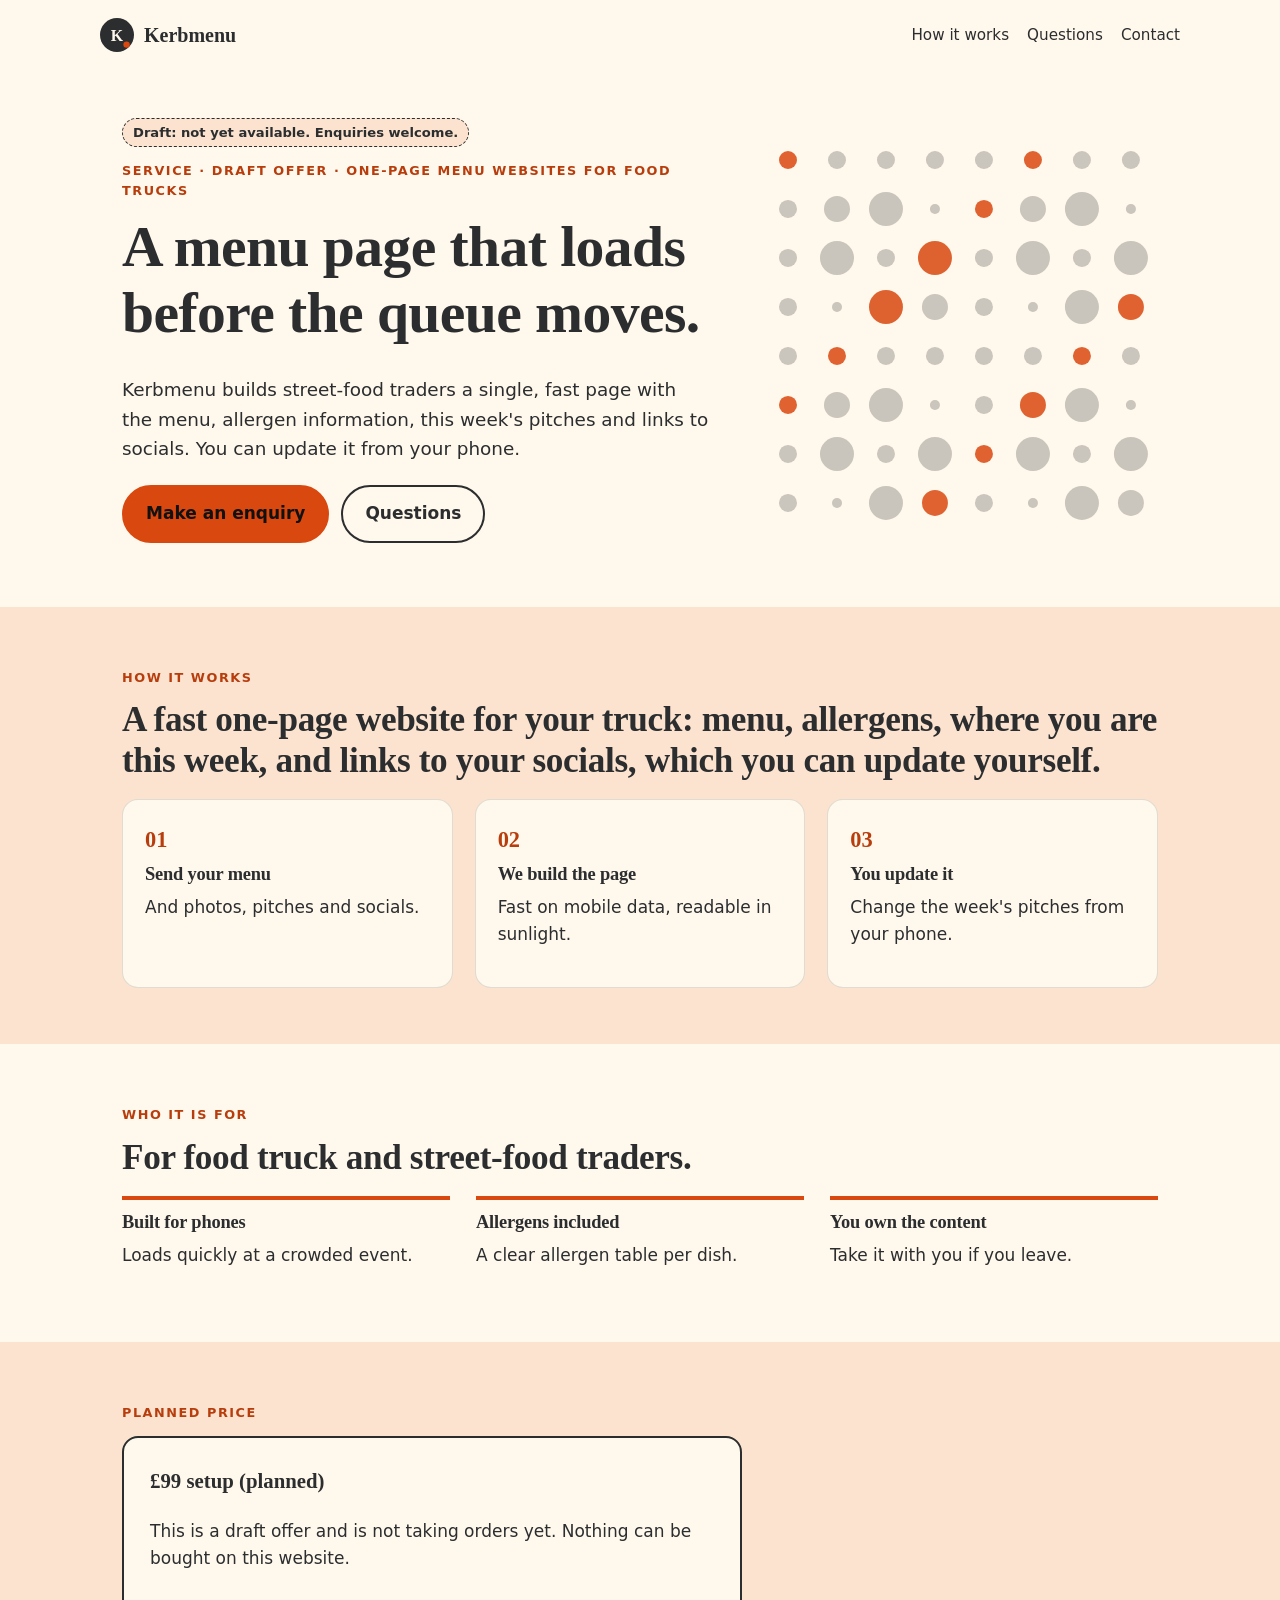
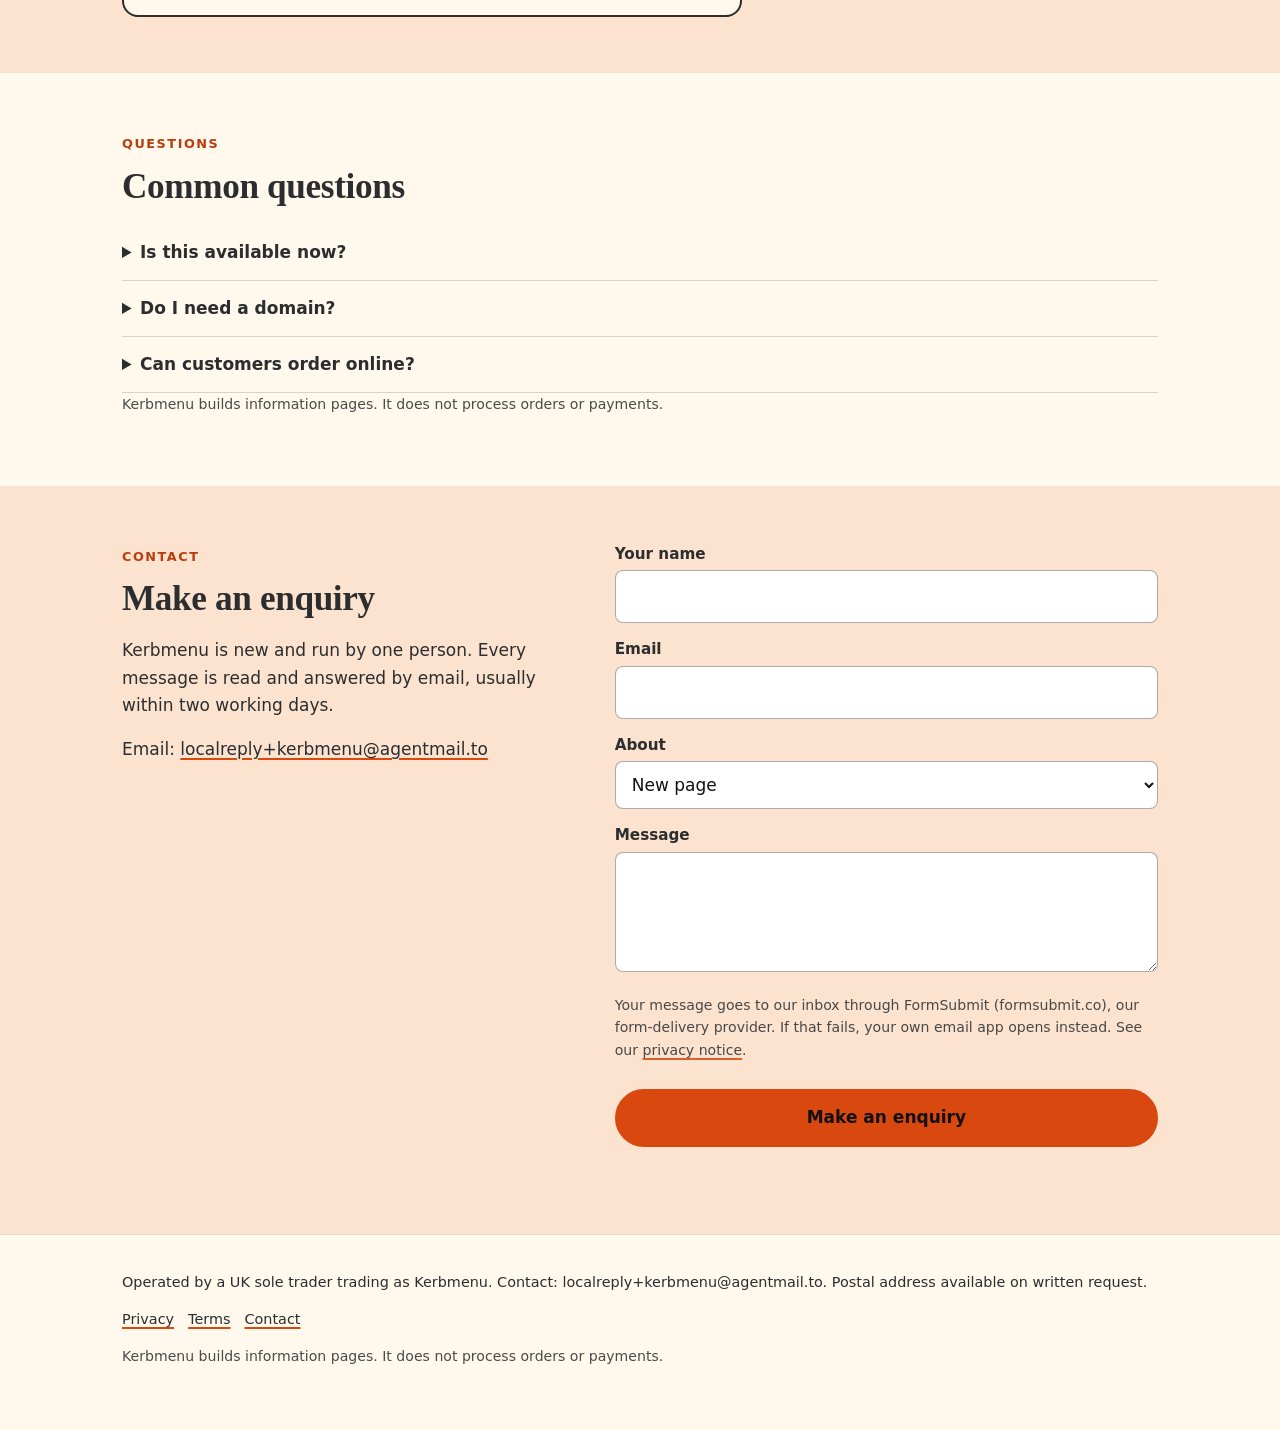
==== index.html @ da679e0d "Publish site 2026-10-19 23:43 BST" ====
<!doctype html>
<html lang="en-GB">
<head>
<meta charset="utf-8">
<meta name="viewport" content="width=device-width, initial-scale=1">
<meta http-equiv="Content-Security-Policy" content="default-src 'self'; img-src 'self' data: https://localreplyloop.goatcounter.com; style-src 'self'; script-src 'self'; font-src 'self'; connect-src 'self' https://formsubmit.co; form-action 'self'; base-uri 'self'; object-src 'none'">
<meta name="referrer" content="strict-origin-when-cross-origin">
<title>Kerbmenu: A menu page that loads before the queue moves</title>
<meta name="description" content="A fast one-page website for your truck: menu, allergens, where you are this week, and links to your socials, which you can update yourself.">
<meta name="theme-color" content="#2B2D2F">
<meta property="og:type" content="website"><meta property="og:title" content="Kerbmenu: A menu page that loads before the queue moves"><meta property="og:description" content="A fast one-page website for your truck: menu, allergens, where you are this week, and links to your socials, which you can update yourself.">
<meta property="og:image" content="https://evanturner557-del.github.io/kerbmenu/assets/og.png"><meta property="og:image:width" content="1200"><meta property="og:image:height" content="630">
<meta property="og:image:alt" content="Kerbmenu: A menu page that loads before the queue moves."><meta property="og:site_name" content="Kerbmenu"><meta property="og:locale" content="en_GB">
<meta property="og:url" content="https://evanturner557-del.github.io/kerbmenu/"><meta name="twitter:card" content="summary_large_image">
<link rel="canonical" href="https://evanturner557-del.github.io/kerbmenu/">
<link rel="icon" href="assets/favicon.svg" type="image/svg+xml">
<link rel="stylesheet" href="assets/site.css">
<script src="assets/config.js"></script>
<script src="assets/analytics.js" defer></script>
<script src="_shared/kit.js" defer></script>
</head>
<body>
<a class="skip" href="#main">Skip to content</a>
<header><div class="wrap top"><a class="brand" href="./"><svg viewBox="0 0 64 64" aria-hidden="true" width="34" height="34"><circle cx="32" cy="32" r="32" fill="#2B2D2F"/><text x="32" y="43" text-anchor="middle" font-family="Georgia, serif" font-weight="700" font-size="30" fill="#FFF8EC">K</text><circle cx="50" cy="50" r="6" fill="#D9480F"/></svg>Kerbmenu</a><nav aria-label="Primary"><a href="#how">How it works</a><a href="#faq">Questions</a><a href="#contact">Contact</a></nav></div></header><section class="hero"><div class="wrap"><div><span class="draft">Draft: not yet available. Enquiries welcome.</span><br><span class="eyebrow">Service · draft offer · One-page menu websites for food trucks</span><h1>A menu page that loads before the queue moves.</h1><p class="lede">Kerbmenu builds street-food traders a single, fast page with the menu, allergen information, this week&#x27;s pitches and links to socials. You can update it from your phone.</p><div class="ctas"><a class="btn" href="#contact" data-cta="hero">Make an enquiry</a><a class="btn ghost" href="#faq" data-cta="hero-secondary">Questions</a></div></div><div class="art"><svg viewBox="0 0 400 400" role="img" aria-label="Decorative pattern" class="motif" preserveAspectRatio="xMidYMid slice"><circle cx="30" cy="30" r="9" fill="#D9480F" fill-opacity="0.85"/><circle cx="30" cy="79" r="9" fill="#2B2D2F" fill-opacity="0.25"/><circle cx="30" cy="128" r="9" fill="#2B2D2F" fill-opacity="0.25"/><circle cx="30" cy="177" r="9" fill="#2B2D2F" fill-opacity="0.25"/><circle cx="30" cy="226" r="9" fill="#2B2D2F" fill-opacity="0.25"/><circle cx="30" cy="275" r="9" fill="#D9480F" fill-opacity="0.85"/><circle cx="30" cy="324" r="9" fill="#2B2D2F" fill-opacity="0.25"/><circle cx="30" cy="373" r="9" fill="#2B2D2F" fill-opacity="0.25"/><circle cx="79" cy="30" r="9" fill="#2B2D2F" fill-opacity="0.25"/><circle cx="79" cy="79" r="13" fill="#2B2D2F" fill-opacity="0.25"/><circle cx="79" cy="128" r="17" fill="#2B2D2F" fill-opacity="0.25"/><circle cx="79" cy="177" r="5" fill="#2B2D2F" fill-opacity="0.25"/><circle cx="79" cy="226" r="9" fill="#D9480F" fill-opacity="0.85"/><circle cx="79" cy="275" r="13" fill="#2B2D2F" fill-opacity="0.25"/><circle cx="79" cy="324" r="17" fill="#2B2D2F" fill-opacity="0.25"/><circle cx="79" cy="373" r="5" fill="#2B2D2F" fill-opacity="0.25"/><circle cx="128" cy="30" r="9" fill="#2B2D2F" fill-opacity="0.25"/><circle cx="128" cy="79" r="17" fill="#2B2D2F" fill-opacity="0.25"/><circle cx="128" cy="128" r="9" fill="#2B2D2F" fill-opacity="0.25"/><circle cx="128" cy="177" r="17" fill="#D9480F" fill-opacity="0.85"/><circle cx="128" cy="226" r="9" fill="#2B2D2F" fill-opacity="0.25"/><circle cx="128" cy="275" r="17" fill="#2B2D2F" fill-opacity="0.25"/><circle cx="128" cy="324" r="9" fill="#2B2D2F" fill-opacity="0.25"/><circle cx="128" cy="373" r="17" fill="#2B2D2F" fill-opacity="0.25"/><circle cx="177" cy="30" r="9" fill="#2B2D2F" fill-opacity="0.25"/><circle cx="177" cy="79" r="5" fill="#2B2D2F" fill-opacity="0.25"/><circle cx="177" cy="128" r="17" fill="#D9480F" fill-opacity="0.85"/><circle cx="177" cy="177" r="13" fill="#2B2D2F" fill-opacity="0.25"/><circle cx="177" cy="226" r="9" fill="#2B2D2F" fill-opacity="0.25"/><circle cx="177" cy="275" r="5" fill="#2B2D2F" fill-opacity="0.25"/><circle cx="177" cy="324" r="17" fill="#2B2D2F" fill-opacity="0.25"/><circle cx="177" cy="373" r="13" fill="#D9480F" fill-opacity="0.85"/><circle cx="226" cy="30" r="9" fill="#2B2D2F" fill-opacity="0.25"/><circle cx="226" cy="79" r="9" fill="#D9480F" fill-opacity="0.85"/><circle cx="226" cy="128" r="9" fill="#2B2D2F" fill-opacity="0.25"/><circle cx="226" cy="177" r="9" fill="#2B2D2F" fill-opacity="0.25"/><circle cx="226" cy="226" r="9" fill="#2B2D2F" fill-opacity="0.25"/><circle cx="226" cy="275" r="9" fill="#2B2D2F" fill-opacity="0.25"/><circle cx="226" cy="324" r="9" fill="#D9480F" fill-opacity="0.85"/><circle cx="226" cy="373" r="9" fill="#2B2D2F" fill-opacity="0.25"/><circle cx="275" cy="30" r="9" fill="#D9480F" fill-opacity="0.85"/><circle cx="275" cy="79" r="13" fill="#2B2D2F" fill-opacity="0.25"/><circle cx="275" cy="128" r="17" fill="#2B2D2F" fill-opacity="0.25"/><circle cx="275" cy="177" r="5" fill="#2B2D2F" fill-opacity="0.25"/><circle cx="275" cy="226" r="9" fill="#2B2D2F" fill-opacity="0.25"/><circle cx="275" cy="275" r="13" fill="#D9480F" fill-opacity="0.85"/><circle cx="275" cy="324" r="17" fill="#2B2D2F" fill-opacity="0.25"/><circle cx="275" cy="373" r="5" fill="#2B2D2F" fill-opacity="0.25"/><circle cx="324" cy="30" r="9" fill="#2B2D2F" fill-opacity="0.25"/><circle cx="324" cy="79" r="17" fill="#2B2D2F" fill-opacity="0.25"/><circle cx="324" cy="128" r="9" fill="#2B2D2F" fill-opacity="0.25"/><circle cx="324" cy="177" r="17" fill="#2B2D2F" fill-opacity="0.25"/><circle cx="324" cy="226" r="9" fill="#D9480F" fill-opacity="0.85"/><circle cx="324" cy="275" r="17" fill="#2B2D2F" fill-opacity="0.25"/><circle cx="324" cy="324" r="9" fill="#2B2D2F" fill-opacity="0.25"/><circle cx="324" cy="373" r="17" fill="#2B2D2F" fill-opacity="0.25"/><circle cx="373" cy="30" r="9" fill="#2B2D2F" fill-opacity="0.25"/><circle cx="373" cy="79" r="5" fill="#2B2D2F" fill-opacity="0.25"/><circle cx="373" cy="128" r="17" fill="#2B2D2F" fill-opacity="0.25"/><circle cx="373" cy="177" r="13" fill="#D9480F" fill-opacity="0.85"/><circle cx="373" cy="226" r="9" fill="#2B2D2F" fill-opacity="0.25"/><circle cx="373" cy="275" r="5" fill="#2B2D2F" fill-opacity="0.25"/><circle cx="373" cy="324" r="17" fill="#2B2D2F" fill-opacity="0.25"/><circle cx="373" cy="373" r="13" fill="#2B2D2F" fill-opacity="0.25"/></svg></div></div></section>
<main id="main">
<section class="tint" id="how"><div class="wrap"><span class="eyebrow">How it works</span><h2>A fast one-page website for your truck: menu, allergens, where you are this week, and links to your socials, which you can update yourself.</h2><div class="steps"><div class="step"><h3>Send your menu</h3><p>And photos, pitches and socials.</p></div><div class="step"><h3>We build the page</h3><p>Fast on mobile data, readable in sunlight.</p></div><div class="step"><h3>You update it</h3><p>Change the week&#x27;s pitches from your phone.</p></div></div></div></section>
<section><div class="wrap"><span class="eyebrow">Who it is for</span><h2>For food truck and street-food traders.</h2><div class="points"><div class="point"><h3>Built for phones</h3><p>Loads quickly at a crowded event.</p></div><div class="point"><h3>Allergens included</h3><p>A clear allergen table per dish.</p></div><div class="point"><h3>You own the content</h3><p>Take it with you if you leave.</p></div></div></div></section>
<section class="tint" id="price"><div class="wrap"><span class="eyebrow">Planned price</span><div class="pricebox"><p class="price">£99 setup (planned)</p><p>This is a draft offer and is not taking orders yet. Nothing can be bought on this website.</p></div></div></section>
<section id="faq"><div class="wrap"><span class="eyebrow">Questions</span><h2>Common questions</h2><details><summary>Is this available now?</summary><p>It&#x27;s a draft offer. Enquire and we&#x27;ll reply about timing.</p></details><details><summary>Do I need a domain?</summary><p>Not to start. You can add one later.</p></details><details><summary>Can customers order online?</summary><p>Not with this. Menu and info only.</p></details><p class="fine" style="margin-top:18px">Kerbmenu builds information pages. It does not process orders or payments.</p></div></section>
<section class="tint" id="contact"><div class="wrap contact-grid"><div><span class="eyebrow">Contact</span><h2>Make an enquiry</h2><p>Kerbmenu is new and run by one person. Every message is read and answered by email, usually within two working days.</p><p>Email: <a href="mailto:localreply+kerbmenu@agentmail.to">localreply+kerbmenu@agentmail.to</a></p></div><form class="form" data-contact data-formsubmit="localreply+kerbmenu@agentmail.to" data-email="localreply+kerbmenu@agentmail.to" data-subject="Kerbmenu enquiry" novalidate>
<div><label for="f-name">Your name</label><input id="f-name" name="name" autocomplete="name" required></div>
<div><label for="f-email">Email</label><input id="f-email" name="email" type="email" autocomplete="email" required></div>
<div><label for="f-plan">About</label><select id="f-plan" name="plan"><option value="New page">New page</option><option value="Replace an old site">Replace an old site</option><option value="A question">A question</option></select></div>
<div><label for="f-message">Message</label><textarea id="f-message" name="message"></textarea></div>
<p class="hint">Your message goes to our inbox through FormSubmit (formsubmit.co), our form-delivery provider. If that fails, your own email app opens instead. See our <a href="privacy.html">privacy notice</a>.</p>
<button class="btn" type="submit">Make an enquiry</button>
<p class="form-status" role="status" aria-live="polite"></p>
</form></div></section>
</main><footer><div class="wrap"><p>Operated by a UK sole trader trading as Kerbmenu. Contact: localreply+kerbmenu@agentmail.to. Postal address available on written request.</p>
<p><a href="privacy.html">Privacy</a><a href="terms.html">Terms</a><a href="./#contact">Contact</a></p>
<p class="fine">Kerbmenu builds information pages. It does not process orders or payments.</p></div></footer>
</body></html>
---- assets/site.css ----
:root{--ink:#2B2D2F;--paper:#FFF8EC;--acc:#D9480F;--acc-text:#B83D0D;--on-acc:#111111;--soft:#FBE3CF;--on-ink:#FFF8EC;--r:16px;--br:999px;--head:Georgia, 'Times New Roman', serif;--body:system-ui, -apple-system, 'Segoe UI', Roboto, sans-serif}
*,*::before,*::after{box-sizing:border-box}html{scroll-behavior:smooth}@media (prefers-reduced-motion:reduce){html{scroll-behavior:auto}*{transition:none!important}}
body{margin:0;font-family:var(--body);color:var(--ink);background:var(--paper);line-height:1.6;font-size:17px;-webkit-font-smoothing:antialiased}
h1,h2,h3{font-family:var(--head);line-height:1.15;margin:0 0 .5em;letter-spacing:-.01em}h1{font-size:clamp(2.1rem,5vw,3.6rem)}h2{font-size:clamp(1.5rem,3vw,2.2rem)}h3{font-size:1.15rem}
p{margin:0 0 1em}a{color:var(--ink);text-decoration-color:var(--acc);text-underline-offset:3px;text-decoration-thickness:2px}
.wrap{max-width:1080px;margin:0 auto;padding:0 22px}.skip{position:absolute;left:-999px}.skip:focus{left:12px;top:12px;background:var(--ink);color:var(--on-ink);padding:8px 12px;z-index:9}
:focus-visible{outline:3px solid var(--acc);outline-offset:2px}
.top{display:flex;align-items:center;justify-content:space-between;padding:18px 0;gap:16px}.brand{display:flex;align-items:center;gap:10px;font-family:var(--head);font-weight:700;font-size:1.25rem;text-decoration:none}
.top nav a{margin-left:18px;font-size:.95rem;text-decoration:none}.top nav a:hover{text-decoration:underline}
.btn{display:inline-block;background:var(--acc);color:var(--on-acc);padding:13px 22px;border-radius:var(--br);font-weight:600;text-decoration:none;border:2px solid var(--acc);cursor:pointer;font:inherit;font-weight:600}
.btn:hover{filter:brightness(.94)}.btn.ghost{background:transparent;color:var(--ink);border-color:var(--ink)}
.eyebrow{display:inline-block;font-size:.8rem;letter-spacing:.12em;text-transform:uppercase;font-weight:600;color:var(--acc-text);margin-bottom:12px}
.hero{padding:48px 0 64px}.hero .lede{font-size:1.15rem;max-width:40em}.ctas{display:flex;gap:12px;flex-wrap:wrap;margin-top:22px}
.motif{width:100%;height:auto;max-width:420px;display:block}
.draft{display:inline-block;background:var(--soft);border:1px dashed var(--ink);padding:3px 10px;border-radius:999px;font-size:.82rem;font-weight:600;margin-bottom:14px}
section{padding:56px 0}.tint{background:var(--soft)}
.steps{display:grid;grid-template-columns:repeat(auto-fit,minmax(220px,1fr));gap:22px;counter-reset:s}
.step{padding:22px;border-radius:var(--r);background:var(--paper);border:1px solid color-mix(in srgb,var(--ink) 14%,transparent)}
.step::before{counter-increment:s;content:"0" counter(s);font-family:var(--head);font-weight:700;color:var(--acc-text);display:block;font-size:1.4rem;margin-bottom:6px}
.points{display:grid;grid-template-columns:repeat(auto-fit,minmax(240px,1fr));gap:26px}.point h3{border-top:4px solid var(--acc);padding-top:12px}
.price{font-family:var(--head);font-size:1.3rem;font-weight:700}.pricebox{border:2px solid var(--ink);border-radius:var(--r);padding:26px;max-width:620px;background:var(--paper)}
details{border-bottom:1px solid color-mix(in srgb,var(--ink) 18%,transparent);padding:14px 0}summary{cursor:pointer;font-weight:600}details p{margin-top:10px}
.form{display:grid;gap:14px;max-width:620px}.form label{font-weight:600;font-size:.95rem;display:block;margin-bottom:4px}
.form input,.form textarea,.form select{width:100%;padding:12px;border:1.5px solid color-mix(in srgb,var(--ink) 40%,transparent);border-radius:calc(var(--r)/2);font:inherit;background:#fff;color:#111}
.form textarea{min-height:120px}.hint,.fine{font-size:.88rem;opacity:.85}.form-status{font-weight:600}
.contact-grid{display:grid;grid-template-columns:1fr 1.2fr;gap:40px}@media(max-width:800px){.contact-grid{grid-template-columns:1fr}.top nav{display:none}}
footer{padding:36px 0 48px;font-size:.9rem;border-top:1px solid color-mix(in srgb,var(--ink) 15%,transparent)}footer a{margin-right:14px}
.tool{background:var(--paper);border:2px solid var(--ink);border-radius:var(--r);padding:26px;max-width:640px}.tool .row{display:grid;grid-template-columns:1fr 140px;gap:12px;align-items:center;margin-bottom:10px}
.tool input[type=number]{padding:10px;border:1.5px solid var(--ink);border-radius:8px;font:inherit;width:100%}.result{margin-top:16px;padding:16px;background:var(--soft);border-radius:calc(var(--r)/2);min-height:3em}
.check h3{margin-top:18px}.check label{display:flex;gap:10px;align-items:flex-start;padding:6px 0}.check input{width:20px;height:20px;accent-color:var(--acc)}
.legal{max-width:760px}.legal h2{font-size:1.3rem;margin-top:1.6em}
.hero .wrap{display:grid;grid-template-columns:1.25fr .85fr;gap:48px;align-items:center}@media(max-width:800px){.hero .wrap{grid-template-columns:1fr}.hero .art{max-width:280px}}
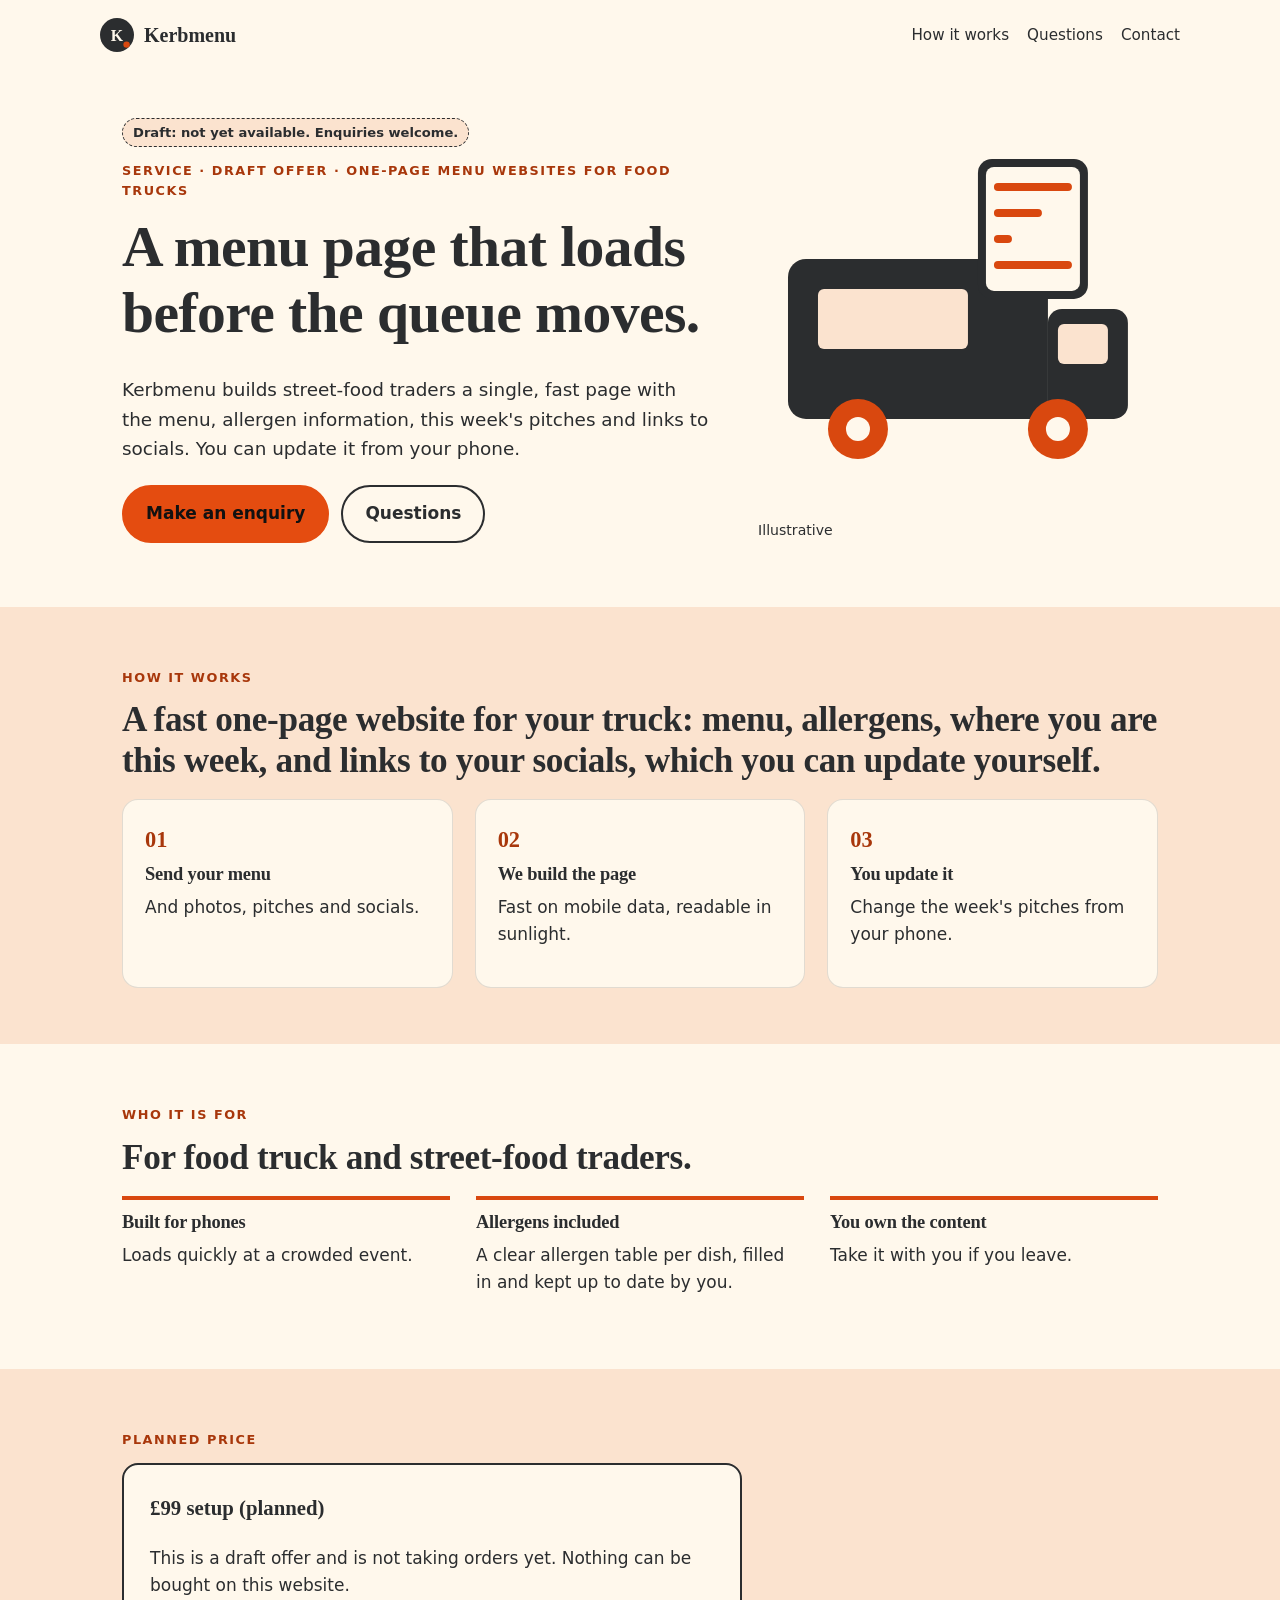
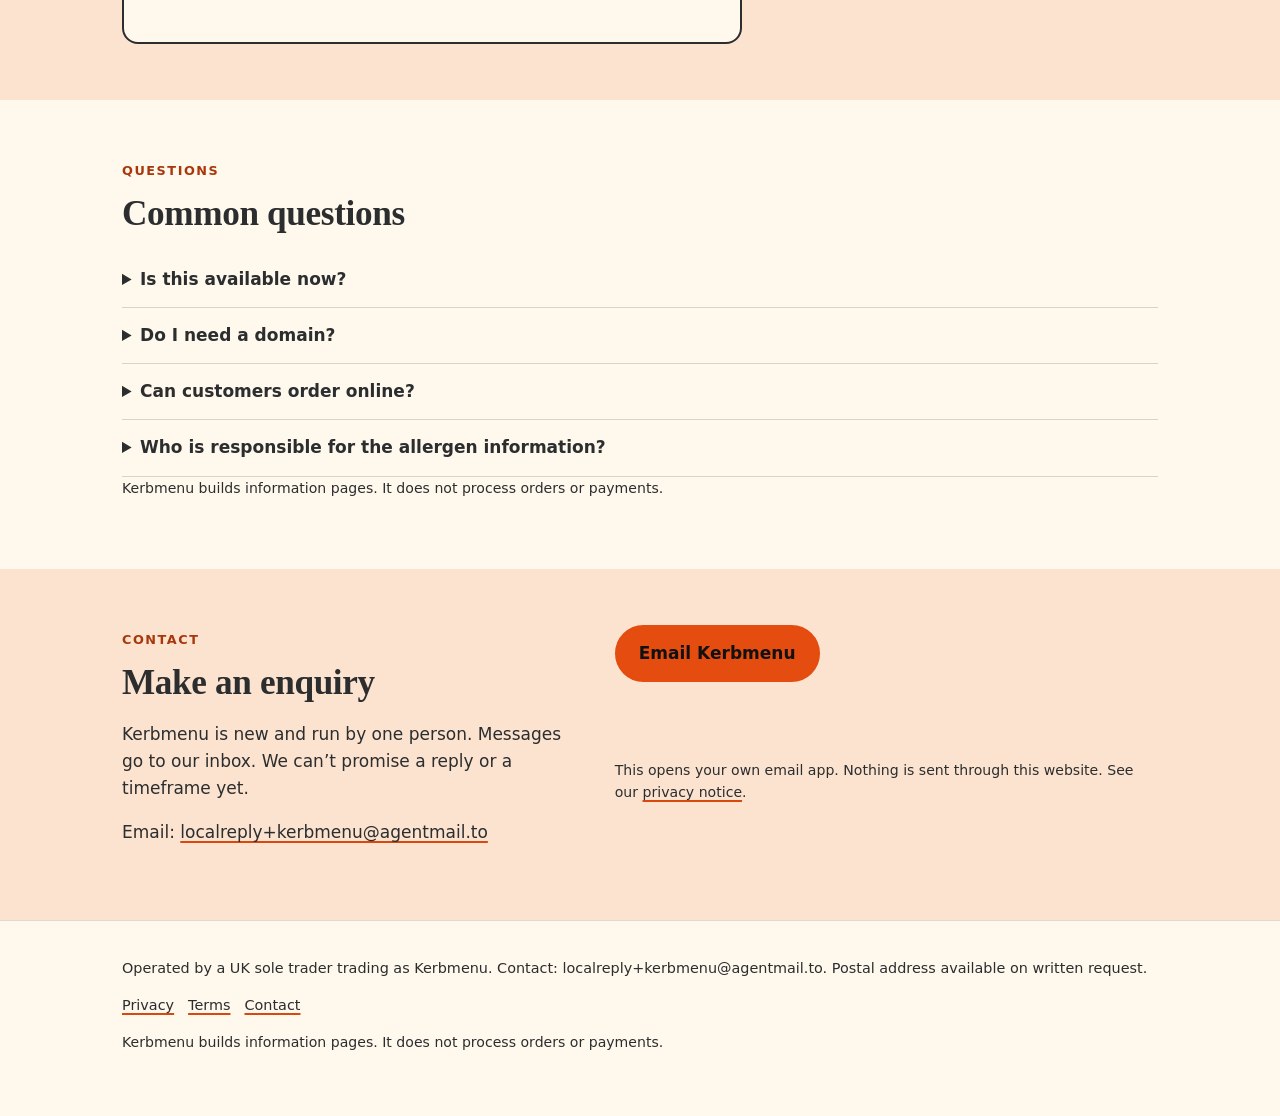
==== commit 1687a5c0: "Publish site 2026-10-21 08:27 BST" ====
--- a/index.html
+++ b/index.html
@@ -3,7 +3,7 @@
 <head>
 <meta charset="utf-8">
 <meta name="viewport" content="width=device-width, initial-scale=1">
-<meta http-equiv="Content-Security-Policy" content="default-src 'self'; img-src 'self' data: https://localreplyloop.goatcounter.com; style-src 'self'; script-src 'self'; font-src 'self'; connect-src 'self' https://formsubmit.co; form-action 'self'; base-uri 'self'; object-src 'none'">
+<meta http-equiv="Content-Security-Policy" content="default-src 'self'; img-src 'self' data: https://localreplyloop.goatcounter.com; style-src 'self'; script-src 'self'; font-src 'self'; connect-src 'self'; form-action 'self'; base-uri 'self'; object-src 'none'">
 <meta name="referrer" content="strict-origin-when-cross-origin">
 <title>Kerbmenu: A menu page that loads before the queue moves</title>
 <meta name="description" content="A fast one-page website for your truck: menu, allergens, where you are this week, and links to your socials, which you can update yourself.">
@@ -21,21 +21,14 @@
 </head>
 <body>
 <a class="skip" href="#main">Skip to content</a>
-<header><div class="wrap top"><a class="brand" href="./"><svg viewBox="0 0 64 64" aria-hidden="true" width="34" height="34"><circle cx="32" cy="32" r="32" fill="#2B2D2F"/><text x="32" y="43" text-anchor="middle" font-family="Georgia, serif" font-weight="700" font-size="30" fill="#FFF8EC">K</text><circle cx="50" cy="50" r="6" fill="#D9480F"/></svg>Kerbmenu</a><nav aria-label="Primary"><a href="#how">How it works</a><a href="#faq">Questions</a><a href="#contact">Contact</a></nav></div></header><section class="hero"><div class="wrap"><div><span class="draft">Draft: not yet available. Enquiries welcome.</span><br><span class="eyebrow">Service · draft offer · One-page menu websites for food trucks</span><h1>A menu page that loads before the queue moves.</h1><p class="lede">Kerbmenu builds street-food traders a single, fast page with the menu, allergen information, this week&#x27;s pitches and links to socials. You can update it from your phone.</p><div class="ctas"><a class="btn" href="#contact" data-cta="hero">Make an enquiry</a><a class="btn ghost" href="#faq" data-cta="hero-secondary">Questions</a></div></div><div class="art"><svg viewBox="0 0 400 400" role="img" aria-label="Decorative pattern" class="motif" preserveAspectRatio="xMidYMid slice"><circle cx="30" cy="30" r="9" fill="#D9480F" fill-opacity="0.85"/><circle cx="30" cy="79" r="9" fill="#2B2D2F" fill-opacity="0.25"/><circle cx="30" cy="128" r="9" fill="#2B2D2F" fill-opacity="0.25"/><circle cx="30" cy="177" r="9" fill="#2B2D2F" fill-opacity="0.25"/><circle cx="30" cy="226" r="9" fill="#2B2D2F" fill-opacity="0.25"/><circle cx="30" cy="275" r="9" fill="#D9480F" fill-opacity="0.85"/><circle cx="30" cy="324" r="9" fill="#2B2D2F" fill-opacity="0.25"/><circle cx="30" cy="373" r="9" fill="#2B2D2F" fill-opacity="0.25"/><circle cx="79" cy="30" r="9" fill="#2B2D2F" fill-opacity="0.25"/><circle cx="79" cy="79" r="13" fill="#2B2D2F" fill-opacity="0.25"/><circle cx="79" cy="128" r="17" fill="#2B2D2F" fill-opacity="0.25"/><circle cx="79" cy="177" r="5" fill="#2B2D2F" fill-opacity="0.25"/><circle cx="79" cy="226" r="9" fill="#D9480F" fill-opacity="0.85"/><circle cx="79" cy="275" r="13" fill="#2B2D2F" fill-opacity="0.25"/><circle cx="79" cy="324" r="17" fill="#2B2D2F" fill-opacity="0.25"/><circle cx="79" cy="373" r="5" fill="#2B2D2F" fill-opacity="0.25"/><circle cx="128" cy="30" r="9" fill="#2B2D2F" fill-opacity="0.25"/><circle cx="128" cy="79" r="17" fill="#2B2D2F" fill-opacity="0.25"/><circle cx="128" cy="128" r="9" fill="#2B2D2F" fill-opacity="0.25"/><circle cx="128" cy="177" r="17" fill="#D9480F" fill-opacity="0.85"/><circle cx="128" cy="226" r="9" fill="#2B2D2F" fill-opacity="0.25"/><circle cx="128" cy="275" r="17" fill="#2B2D2F" fill-opacity="0.25"/><circle cx="128" cy="324" r="9" fill="#2B2D2F" fill-opacity="0.25"/><circle cx="128" cy="373" r="17" fill="#2B2D2F" fill-opacity="0.25"/><circle cx="177" cy="30" r="9" fill="#2B2D2F" fill-opacity="0.25"/><circle cx="177" cy="79" r="5" fill="#2B2D2F" fill-opacity="0.25"/><circle cx="177" cy="128" r="17" fill="#D9480F" fill-opacity="0.85"/><circle cx="177" cy="177" r="13" fill="#2B2D2F" fill-opacity="0.25"/><circle cx="177" cy="226" r="9" fill="#2B2D2F" fill-opacity="0.25"/><circle cx="177" cy="275" r="5" fill="#2B2D2F" fill-opacity="0.25"/><circle cx="177" cy="324" r="17" fill="#2B2D2F" fill-opacity="0.25"/><circle cx="177" cy="373" r="13" fill="#D9480F" fill-opacity="0.85"/><circle cx="226" cy="30" r="9" fill="#2B2D2F" fill-opacity="0.25"/><circle cx="226" cy="79" r="9" fill="#D9480F" fill-opacity="0.85"/><circle cx="226" cy="128" r="9" fill="#2B2D2F" fill-opacity="0.25"/><circle cx="226" cy="177" r="9" fill="#2B2D2F" fill-opacity="0.25"/><circle cx="226" cy="226" r="9" fill="#2B2D2F" fill-opacity="0.25"/><circle cx="226" cy="275" r="9" fill="#2B2D2F" fill-opacity="0.25"/><circle cx="226" cy="324" r="9" fill="#D9480F" fill-opacity="0.85"/><circle cx="226" cy="373" r="9" fill="#2B2D2F" fill-opacity="0.25"/><circle cx="275" cy="30" r="9" fill="#D9480F" fill-opacity="0.85"/><circle cx="275" cy="79" r="13" fill="#2B2D2F" fill-opacity="0.25"/><circle cx="275" cy="128" r="17" fill="#2B2D2F" fill-opacity="0.25"/><circle cx="275" cy="177" r="5" fill="#2B2D2F" fill-opacity="0.25"/><circle cx="275" cy="226" r="9" fill="#2B2D2F" fill-opacity="0.25"/><circle cx="275" cy="275" r="13" fill="#D9480F" fill-opacity="0.85"/><circle cx="275" cy="324" r="17" fill="#2B2D2F" fill-opacity="0.25"/><circle cx="275" cy="373" r="5" fill="#2B2D2F" fill-opacity="0.25"/><circle cx="324" cy="30" r="9" fill="#2B2D2F" fill-opacity="0.25"/><circle cx="324" cy="79" r="17" fill="#2B2D2F" fill-opacity="0.25"/><circle cx="324" cy="128" r="9" fill="#2B2D2F" fill-opacity="0.25"/><circle cx="324" cy="177" r="17" fill="#2B2D2F" fill-opacity="0.25"/><circle cx="324" cy="226" r="9" fill="#D9480F" fill-opacity="0.85"/><circle cx="324" cy="275" r="17" fill="#2B2D2F" fill-opacity="0.25"/><circle cx="324" cy="324" r="9" fill="#2B2D2F" fill-opacity="0.25"/><circle cx="324" cy="373" r="17" fill="#2B2D2F" fill-opacity="0.25"/><circle cx="373" cy="30" r="9" fill="#2B2D2F" fill-opacity="0.25"/><circle cx="373" cy="79" r="5" fill="#2B2D2F" fill-opacity="0.25"/><circle cx="373" cy="128" r="17" fill="#2B2D2F" fill-opacity="0.25"/><circle cx="373" cy="177" r="13" fill="#D9480F" fill-opacity="0.85"/><circle cx="373" cy="226" r="9" fill="#2B2D2F" fill-opacity="0.25"/><circle cx="373" cy="275" r="5" fill="#2B2D2F" fill-opacity="0.25"/><circle cx="373" cy="324" r="17" fill="#2B2D2F" fill-opacity="0.25"/><circle cx="373" cy="373" r="13" fill="#2B2D2F" fill-opacity="0.25"/></svg></div></div></section>
+<header><div class="wrap top"><a class="brand" href="./"><svg viewBox="0 0 64 64" aria-hidden="true" width="34" height="34"><circle cx="32" cy="32" r="32" fill="#2B2D2F"/><text x="32" y="43" text-anchor="middle" font-family="Georgia, serif" font-weight="700" font-size="30" fill="#FFF8EC">K</text><circle cx="50" cy="50" r="6" fill="#D9480F"/></svg>Kerbmenu</a><nav aria-label="Primary"><a href="#how">How it works</a><a href="#faq">Questions</a><a href="#contact">Contact</a></nav></div></header>
 <main id="main">
+<section class="hero"><div class="wrap"><div><span class="draft">Draft: not yet available. Enquiries welcome.</span><br><span class="eyebrow">Service · draft offer · One-page menu websites for food trucks</span><h1>A menu page that loads before the queue moves.</h1><p class="lede">Kerbmenu builds street-food traders a single, fast page with the menu, allergen information, this week&#x27;s pitches and links to socials. You can update it from your phone.</p><div class="ctas"><a class="btn" href="#contact" data-cta="hero">Make an enquiry</a><a class="btn ghost" href="#faq" data-cta="hero-secondary">Questions</a></div></div><figure class="art"><svg viewBox="0 0 400 400" aria-hidden="true" focusable="false" class="motif"><rect x="30" y="140" width="260" height="160" rx="18" fill="#2B2D2F"/><rect x="290" y="190" width="80" height="110" rx="14" fill="#2B2D2F"/><rect x="60" y="170" width="150" height="60" rx="6" fill="#FBE3CF"/><rect x="300" y="205" width="50" height="40" rx="6" fill="#FBE3CF"/><circle cx="100" cy="310" r="30" fill="#D9480F"/><circle cx="300" cy="310" r="30" fill="#D9480F"/><circle cx="100" cy="310" r="12" fill="#FFF8EC"/><circle cx="300" cy="310" r="12" fill="#FFF8EC"/><rect x="220" y="40" width="110" height="140" rx="14" fill="#2B2D2F"/><rect x="228" y="48" width="94" height="124" rx="8" fill="#FFF8EC"/><rect x="236" y="64" width="78" height="8" rx="4" fill="#D9480F"/><rect x="236" y="90" width="48" height="8" rx="4" fill="#D9480F"/><rect x="236" y="116" width="18" height="8" rx="4" fill="#D9480F"/><rect x="236" y="142" width="78" height="8" rx="4" fill="#D9480F"/></svg><figcaption class="fine">Illustrative</figcaption></figure></div></section>
 <section class="tint" id="how"><div class="wrap"><span class="eyebrow">How it works</span><h2>A fast one-page website for your truck: menu, allergens, where you are this week, and links to your socials, which you can update yourself.</h2><div class="steps"><div class="step"><h3>Send your menu</h3><p>And photos, pitches and socials.</p></div><div class="step"><h3>We build the page</h3><p>Fast on mobile data, readable in sunlight.</p></div><div class="step"><h3>You update it</h3><p>Change the week&#x27;s pitches from your phone.</p></div></div></div></section>
-<section><div class="wrap"><span class="eyebrow">Who it is for</span><h2>For food truck and street-food traders.</h2><div class="points"><div class="point"><h3>Built for phones</h3><p>Loads quickly at a crowded event.</p></div><div class="point"><h3>Allergens included</h3><p>A clear allergen table per dish.</p></div><div class="point"><h3>You own the content</h3><p>Take it with you if you leave.</p></div></div></div></section>
+<section><div class="wrap"><span class="eyebrow">Who it is for</span><h2>For food truck and street-food traders.</h2><div class="points"><div class="point"><h3>Built for phones</h3><p>Loads quickly at a crowded event.</p></div><div class="point"><h3>Allergens included</h3><p>A clear allergen table per dish, filled in and kept up to date by you.</p></div><div class="point"><h3>You own the content</h3><p>Take it with you if you leave.</p></div></div></div></section>
 <section class="tint" id="price"><div class="wrap"><span class="eyebrow">Planned price</span><div class="pricebox"><p class="price">£99 setup (planned)</p><p>This is a draft offer and is not taking orders yet. Nothing can be bought on this website.</p></div></div></section>
-<section id="faq"><div class="wrap"><span class="eyebrow">Questions</span><h2>Common questions</h2><details><summary>Is this available now?</summary><p>It&#x27;s a draft offer. Enquire and we&#x27;ll reply about timing.</p></details><details><summary>Do I need a domain?</summary><p>Not to start. You can add one later.</p></details><details><summary>Can customers order online?</summary><p>Not with this. Menu and info only.</p></details><p class="fine" style="margin-top:18px">Kerbmenu builds information pages. It does not process orders or payments.</p></div></section>
-<section class="tint" id="contact"><div class="wrap contact-grid"><div><span class="eyebrow">Contact</span><h2>Make an enquiry</h2><p>Kerbmenu is new and run by one person. Every message is read and answered by email, usually within two working days.</p><p>Email: <a href="mailto:localreply+kerbmenu@agentmail.to">localreply+kerbmenu@agentmail.to</a></p></div><form class="form" data-contact data-formsubmit="localreply+kerbmenu@agentmail.to" data-email="localreply+kerbmenu@agentmail.to" data-subject="Kerbmenu enquiry" novalidate>
-<div><label for="f-name">Your name</label><input id="f-name" name="name" autocomplete="name" required></div>
-<div><label for="f-email">Email</label><input id="f-email" name="email" type="email" autocomplete="email" required></div>
-<div><label for="f-plan">About</label><select id="f-plan" name="plan"><option value="New page">New page</option><option value="Replace an old site">Replace an old site</option><option value="A question">A question</option></select></div>
-<div><label for="f-message">Message</label><textarea id="f-message" name="message"></textarea></div>
-<p class="hint">Your message goes to our inbox through FormSubmit (formsubmit.co), our form-delivery provider. If that fails, your own email app opens instead. See our <a href="privacy.html">privacy notice</a>.</p>
-<button class="btn" type="submit">Make an enquiry</button>
-<p class="form-status" role="status" aria-live="polite"></p>
-</form></div></section>
+<section id="faq"><div class="wrap"><span class="eyebrow">Questions</span><h2>Common questions</h2><details><summary>Is this available now?</summary><p>It&#x27;s a draft offer. Enquiries are received, but we can’t promise a reply or a timeframe yet.</p></details><details><summary>Do I need a domain?</summary><p>Not to start. You can add one later.</p></details><details><summary>Can customers order online?</summary><p>Not with this. Menu and info only.</p></details><details><summary>Who is responsible for the allergen information?</summary><p>You are, as the food business. We display what you give us.</p></details><p class="fine" style="margin-top:18px">Kerbmenu builds information pages. It does not process orders or payments.</p></div></section>
+<section class="tint" id="contact"><div class="wrap contact-grid"><div><span class="eyebrow">Contact</span><h2>Make an enquiry</h2><p>Kerbmenu is new and run by one person. Messages go to our inbox. We can’t promise a reply or a timeframe yet.</p><p>Email: <a href="mailto:localreply+kerbmenu@agentmail.to">localreply+kerbmenu@agentmail.to</a></p></div><div class="form contact-mail"><p><a class="btn" href="mailto:localreply+kerbmenu@agentmail.to?subject=%5BKerbmenu%5D%20Enquiry" data-cta="enquire">Email Kerbmenu</a></p><p class="hint">This opens your own email app. Nothing is sent through this website. See our <a href="privacy.html">privacy notice</a>.</p></div></div></section>
 </main><footer><div class="wrap"><p>Operated by a UK sole trader trading as Kerbmenu. Contact: localreply+kerbmenu@agentmail.to. Postal address available on written request.</p>
 <p><a href="privacy.html">Privacy</a><a href="terms.html">Terms</a><a href="./#contact">Contact</a></p>
 <p class="fine">Kerbmenu builds information pages. It does not process orders or payments.</p></div></footer>
--- a/assets/site.css
+++ b/assets/site.css
@@ -1,4 +1,4 @@
-:root{--ink:#2B2D2F;--paper:#FFF8EC;--acc:#D9480F;--acc-text:#B83D0D;--on-acc:#111111;--soft:#FBE3CF;--on-ink:#FFF8EC;--r:16px;--br:999px;--head:Georgia, 'Times New Roman', serif;--body:system-ui, -apple-system, 'Segoe UI', Roboto, sans-serif}
+:root{--ink:#2B2D2F;--paper:#FFF8EC;--acc:#D9480F;--acc-text:#A8370B;--on-acc:#111111;--acc-btn:#E44C10;--soft:#FBE3CF;--on-ink:#FFF8EC;--r:16px;--br:999px;--head:Georgia, 'Times New Roman', serif;--body:system-ui, -apple-system, 'Segoe UI', Roboto, sans-serif}
 *,*::before,*::after{box-sizing:border-box}html{scroll-behavior:smooth}@media (prefers-reduced-motion:reduce){html{scroll-behavior:auto}*{transition:none!important}}
 body{margin:0;font-family:var(--body);color:var(--ink);background:var(--paper);line-height:1.6;font-size:17px;-webkit-font-smoothing:antialiased}
 h1,h2,h3{font-family:var(--head);line-height:1.15;margin:0 0 .5em;letter-spacing:-.01em}h1{font-size:clamp(2.1rem,5vw,3.6rem)}h2{font-size:clamp(1.5rem,3vw,2.2rem)}h3{font-size:1.15rem}
@@ -7,11 +7,11 @@
 :focus-visible{outline:3px solid var(--acc);outline-offset:2px}
 .top{display:flex;align-items:center;justify-content:space-between;padding:18px 0;gap:16px}.brand{display:flex;align-items:center;gap:10px;font-family:var(--head);font-weight:700;font-size:1.25rem;text-decoration:none}
 .top nav a{margin-left:18px;font-size:.95rem;text-decoration:none}.top nav a:hover{text-decoration:underline}
-.btn{display:inline-block;background:var(--acc);color:var(--on-acc);padding:13px 22px;border-radius:var(--br);font-weight:600;text-decoration:none;border:2px solid var(--acc);cursor:pointer;font:inherit;font-weight:600}
-.btn:hover{filter:brightness(.94)}.btn.ghost{background:transparent;color:var(--ink);border-color:var(--ink)}
+.btn{display:inline-block;background:var(--acc-btn);color:var(--on-acc);padding:13px 22px;border-radius:var(--br);font-weight:600;text-decoration:none;border:2px solid var(--acc-btn);cursor:pointer;font:inherit;font-weight:600}
+.btn:hover{filter:none;box-shadow:inset 0 0 0 2px currentColor}.btn.ghost{background:transparent;color:var(--ink);border-color:var(--ink)}
 .eyebrow{display:inline-block;font-size:.8rem;letter-spacing:.12em;text-transform:uppercase;font-weight:600;color:var(--acc-text);margin-bottom:12px}
 .hero{padding:48px 0 64px}.hero .lede{font-size:1.15rem;max-width:40em}.ctas{display:flex;gap:12px;flex-wrap:wrap;margin-top:22px}
-.motif{width:100%;height:auto;max-width:420px;display:block}
+.motif{width:100%;height:auto;max-width:420px;display:block}.art{margin:0}
 .draft{display:inline-block;background:var(--soft);border:1px dashed var(--ink);padding:3px 10px;border-radius:999px;font-size:.82rem;font-weight:600;margin-bottom:14px}
 section{padding:56px 0}.tint{background:var(--soft)}
 .steps{display:grid;grid-template-columns:repeat(auto-fit,minmax(220px,1fr));gap:22px;counter-reset:s}
@@ -22,11 +22,11 @@
 details{border-bottom:1px solid color-mix(in srgb,var(--ink) 18%,transparent);padding:14px 0}summary{cursor:pointer;font-weight:600}details p{margin-top:10px}
 .form{display:grid;gap:14px;max-width:620px}.form label{font-weight:600;font-size:.95rem;display:block;margin-bottom:4px}
 .form input,.form textarea,.form select{width:100%;padding:12px;border:1.5px solid color-mix(in srgb,var(--ink) 40%,transparent);border-radius:calc(var(--r)/2);font:inherit;background:#fff;color:#111}
-.form textarea{min-height:120px}.hint,.fine{font-size:.88rem;opacity:.85}.form-status{font-weight:600}
-.contact-grid{display:grid;grid-template-columns:1fr 1.2fr;gap:40px}@media(max-width:800px){.contact-grid{grid-template-columns:1fr}.top nav{display:none}}
+.form textarea{min-height:120px}.hint,.fine{font-size:.88rem}.form-status{font-weight:600}
+.contact-grid{display:grid;grid-template-columns:1fr 1.2fr;gap:40px}@media(max-width:800px){.contact-grid{grid-template-columns:1fr}.top nav a:not([href="#contact"]){display:none}.top nav a{margin-left:0;padding:10px 0;font-weight:600}}
 footer{padding:36px 0 48px;font-size:.9rem;border-top:1px solid color-mix(in srgb,var(--ink) 15%,transparent)}footer a{margin-right:14px}
 .tool{background:var(--paper);border:2px solid var(--ink);border-radius:var(--r);padding:26px;max-width:640px}.tool .row{display:grid;grid-template-columns:1fr 140px;gap:12px;align-items:center;margin-bottom:10px}
 .tool input[type=number]{padding:10px;border:1.5px solid var(--ink);border-radius:8px;font:inherit;width:100%}.result{margin-top:16px;padding:16px;background:var(--soft);border-radius:calc(var(--r)/2);min-height:3em}
 .check h3{margin-top:18px}.check label{display:flex;gap:10px;align-items:flex-start;padding:6px 0}.check input{width:20px;height:20px;accent-color:var(--acc)}
 .legal{max-width:760px}.legal h2{font-size:1.3rem;margin-top:1.6em}
-.hero .wrap{display:grid;grid-template-columns:1.25fr .85fr;gap:48px;align-items:center}@media(max-width:800px){.hero .wrap{grid-template-columns:1fr}.hero .art{max-width:280px}}
+.hero .wrap{display:grid;grid-template-columns:1.25fr .85fr;gap:48px;align-items:center}@media(max-width:800px){.hero .wrap{grid-template-columns:1fr}.hero .art{max-width:180px;margin-top:-8px}}
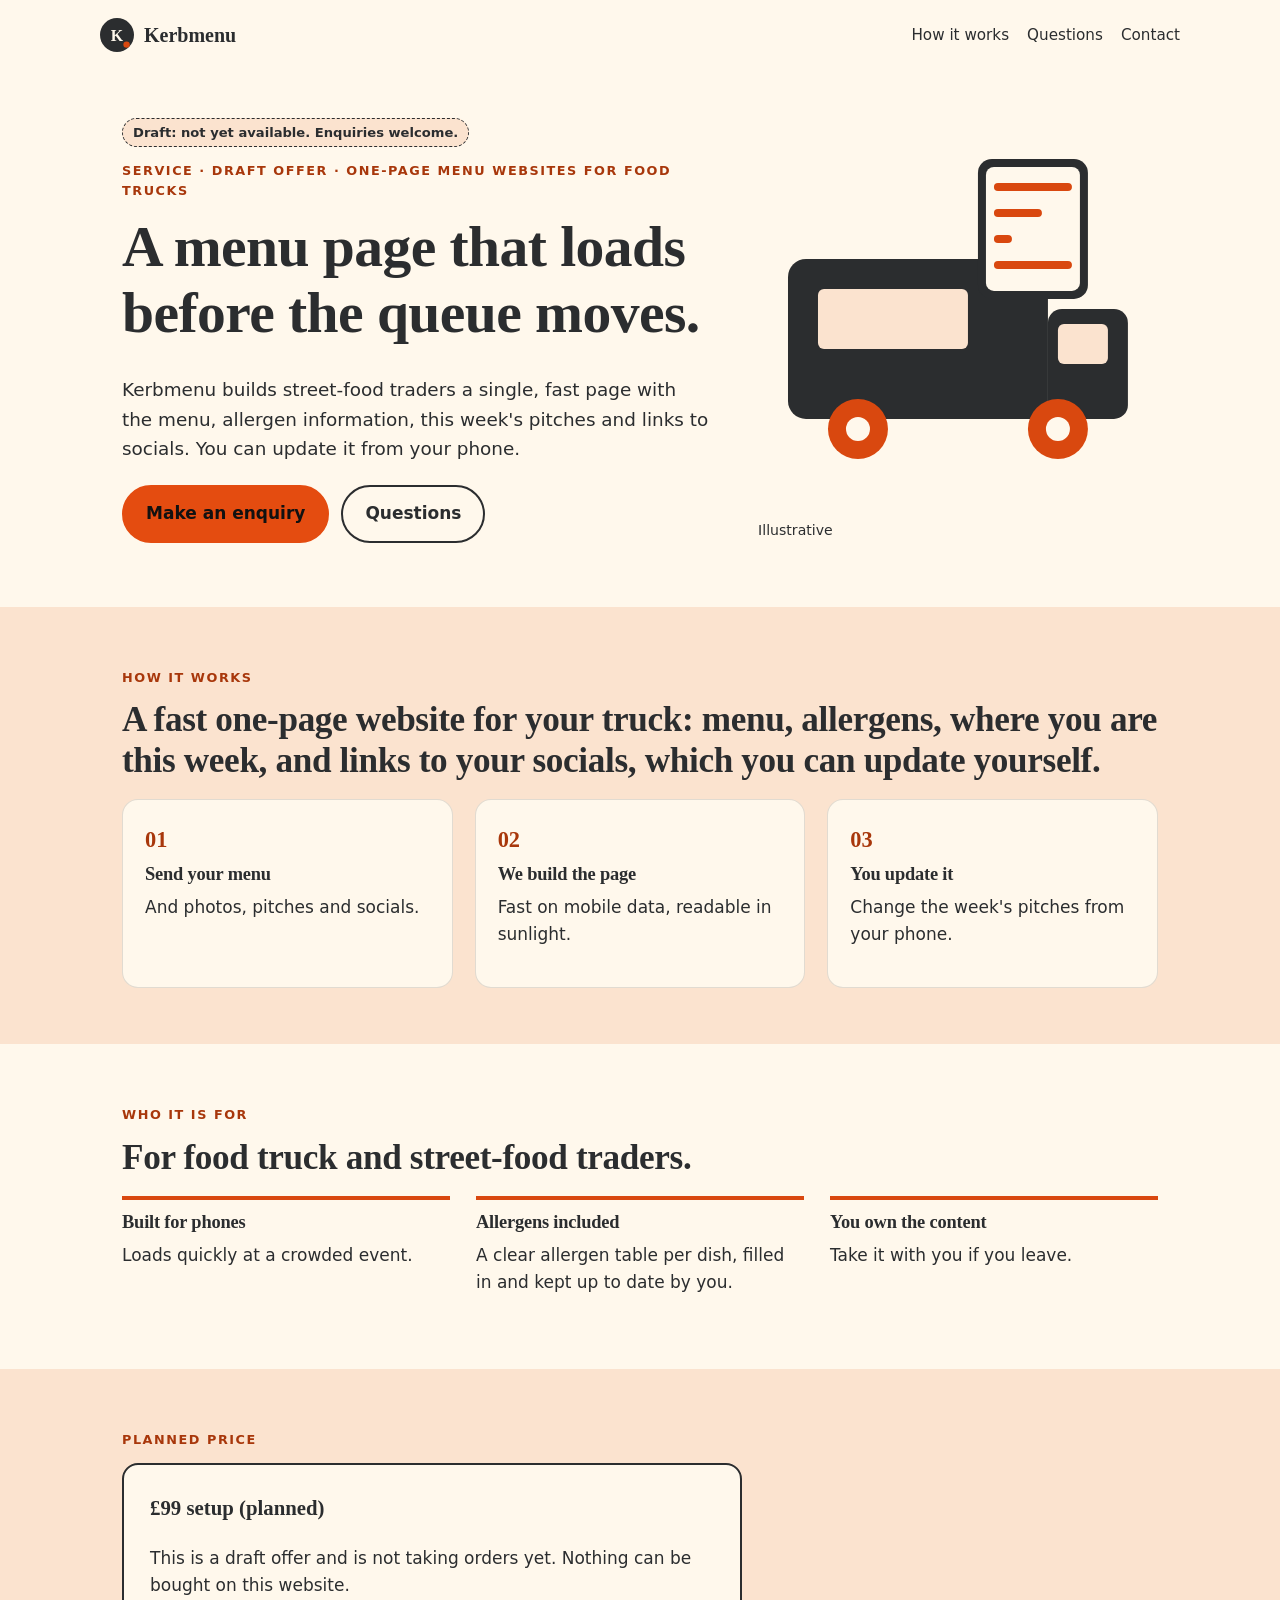
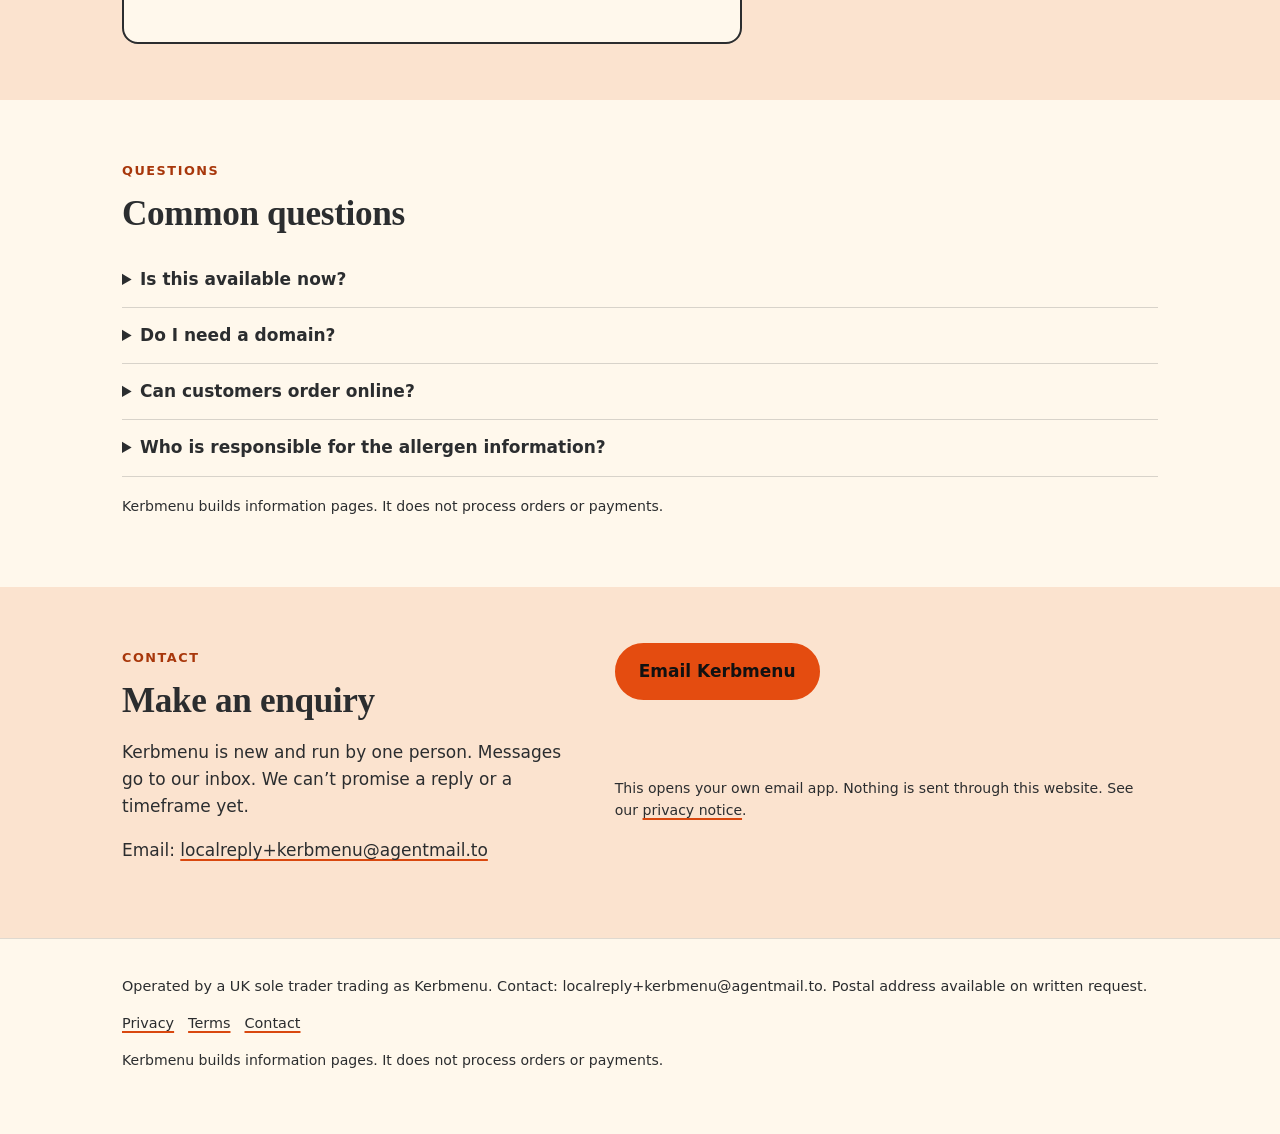
==== commit b98c08d7: "Move inline margin to stylesheet (CSP-clean, Best Practices)" ====
--- a/index.html
+++ b/index.html
@@ -27,7 +27,7 @@
 <section class="tint" id="how"><div class="wrap"><span class="eyebrow">How it works</span><h2>A fast one-page website for your truck: menu, allergens, where you are this week, and links to your socials, which you can update yourself.</h2><div class="steps"><div class="step"><h3>Send your menu</h3><p>And photos, pitches and socials.</p></div><div class="step"><h3>We build the page</h3><p>Fast on mobile data, readable in sunlight.</p></div><div class="step"><h3>You update it</h3><p>Change the week&#x27;s pitches from your phone.</p></div></div></div></section>
 <section><div class="wrap"><span class="eyebrow">Who it is for</span><h2>For food truck and street-food traders.</h2><div class="points"><div class="point"><h3>Built for phones</h3><p>Loads quickly at a crowded event.</p></div><div class="point"><h3>Allergens included</h3><p>A clear allergen table per dish, filled in and kept up to date by you.</p></div><div class="point"><h3>You own the content</h3><p>Take it with you if you leave.</p></div></div></div></section>
 <section class="tint" id="price"><div class="wrap"><span class="eyebrow">Planned price</span><div class="pricebox"><p class="price">£99 setup (planned)</p><p>This is a draft offer and is not taking orders yet. Nothing can be bought on this website.</p></div></div></section>
-<section id="faq"><div class="wrap"><span class="eyebrow">Questions</span><h2>Common questions</h2><details><summary>Is this available now?</summary><p>It&#x27;s a draft offer. Enquiries are received, but we can’t promise a reply or a timeframe yet.</p></details><details><summary>Do I need a domain?</summary><p>Not to start. You can add one later.</p></details><details><summary>Can customers order online?</summary><p>Not with this. Menu and info only.</p></details><details><summary>Who is responsible for the allergen information?</summary><p>You are, as the food business. We display what you give us.</p></details><p class="fine" style="margin-top:18px">Kerbmenu builds information pages. It does not process orders or payments.</p></div></section>
+<section id="faq"><div class="wrap"><span class="eyebrow">Questions</span><h2>Common questions</h2><details><summary>Is this available now?</summary><p>It&#x27;s a draft offer. Enquiries are received, but we can’t promise a reply or a timeframe yet.</p></details><details><summary>Do I need a domain?</summary><p>Not to start. You can add one later.</p></details><details><summary>Can customers order online?</summary><p>Not with this. Menu and info only.</p></details><details><summary>Who is responsible for the allergen information?</summary><p>You are, as the food business. We display what you give us.</p></details><p class="fine fine-gap">Kerbmenu builds information pages. It does not process orders or payments.</p></div></section>
 <section class="tint" id="contact"><div class="wrap contact-grid"><div><span class="eyebrow">Contact</span><h2>Make an enquiry</h2><p>Kerbmenu is new and run by one person. Messages go to our inbox. We can’t promise a reply or a timeframe yet.</p><p>Email: <a href="mailto:localreply+kerbmenu@agentmail.to">localreply+kerbmenu@agentmail.to</a></p></div><div class="form contact-mail"><p><a class="btn" href="mailto:localreply+kerbmenu@agentmail.to?subject=%5BKerbmenu%5D%20Enquiry" data-cta="enquire">Email Kerbmenu</a></p><p class="hint">This opens your own email app. Nothing is sent through this website. See our <a href="privacy.html">privacy notice</a>.</p></div></div></section>
 </main><footer><div class="wrap"><p>Operated by a UK sole trader trading as Kerbmenu. Contact: localreply+kerbmenu@agentmail.to. Postal address available on written request.</p>
 <p><a href="privacy.html">Privacy</a><a href="terms.html">Terms</a><a href="./#contact">Contact</a></p>
--- a/assets/site.css
+++ b/assets/site.css
@@ -30,3 +30,5 @@
 .check h3{margin-top:18px}.check label{display:flex;gap:10px;align-items:flex-start;padding:6px 0}.check input{width:20px;height:20px;accent-color:var(--acc)}
 .legal{max-width:760px}.legal h2{font-size:1.3rem;margin-top:1.6em}
 .hero .wrap{display:grid;grid-template-columns:1.25fr .85fr;gap:48px;align-items:center}@media(max-width:800px){.hero .wrap{grid-template-columns:1fr}.hero .art{max-width:180px;margin-top:-8px}}
+
+.fine.fine-gap{margin-top:18px}
